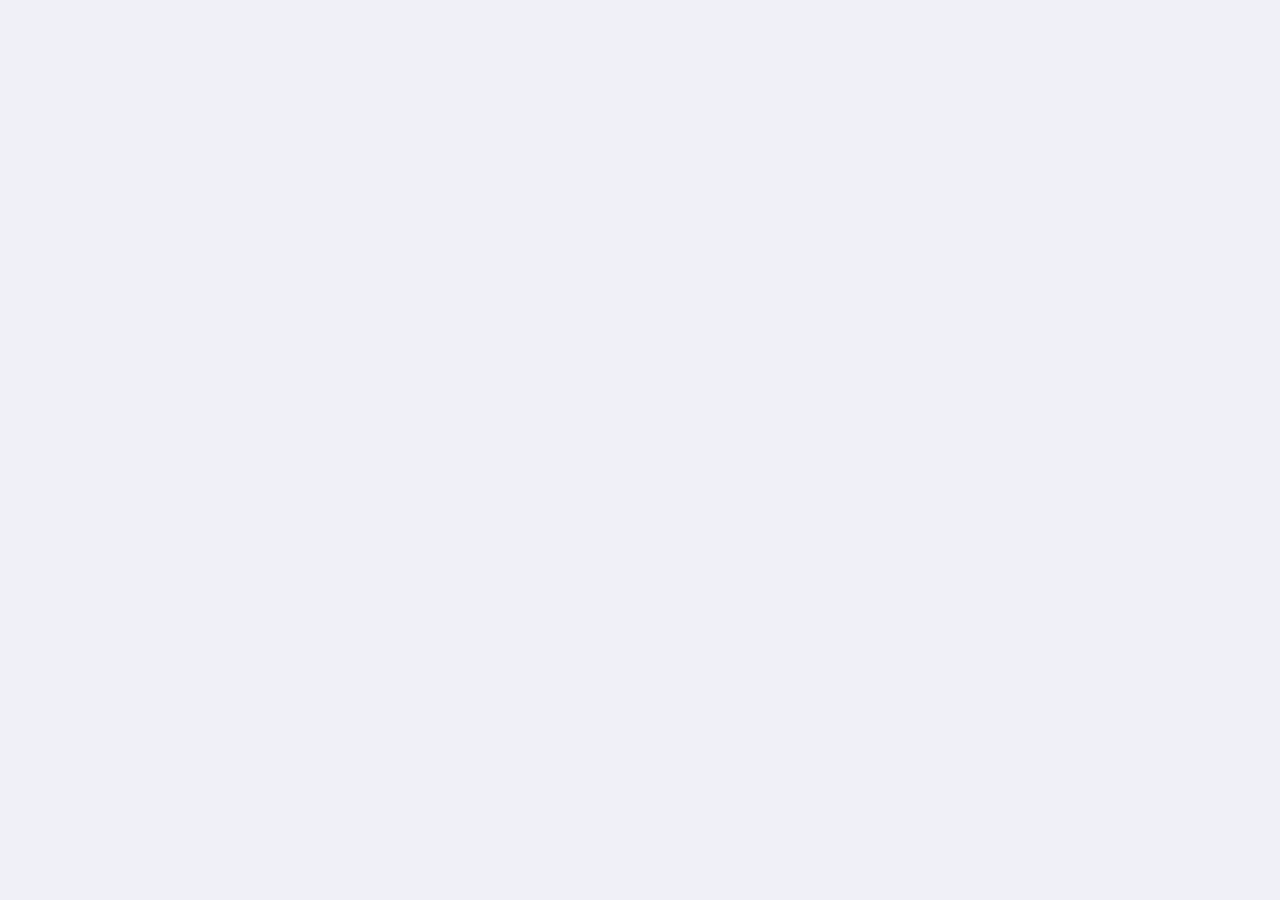
==== study.html @ e79f313b "Primeira pagina pronta" ====
<!-- Isso é uma tag<html>-->
<!-- Na tag <head> irá configurações do meu documento.-->    
<!-- na tag body: Todo conteúdo visível na página-->    
<!-- 
    HTML

    HyperText

    Markup

    Language
-->

<!DOCTYPE html>
<html lang="pt_br"> <!-- lang é um atributo -->
<head>
    <meta charset="UTF-8">
    <meta name="viewport" content="width=device-width, initial-scale=1.0">
    <title>Proffy - Sua plataforma de estudos online</title>
 
    <link rel="stylesheet" href="/styles/main.css">
    <link rel="stylesheet" href="/styles/partials/page-study.css">


    <link href="https://fonts.googleapis.com/css2?family=Archivo:wght@400;700&amp;family=Poppins:wght@400;600&amp;display=swap" rel="stylesheet">

</head>
<body id="page-study">
    <div id="container">
                
    </div>
</body>
</html>
---- styles/main.css ----
/*
    CSS - Cascading StyleSheets
*/

:root {
    --color-background: #F0F0F7;
    --color-primary-lighter: #9871F5;
    --color-primary-light: #916BEA;
    --color-primary: #8257E5;
    --color-primary-dark: #774DD6;
    --color-primary-darker: #6842c2;
    --color-secondary: #04D361;
    --color-secondary-dark: #04BF58;
    --color-title-in-primary: #FFFFFF;
    --color-text-in-primary: #D4C2FF;
    --color-text-title: #32264D;
    --color-text-complement: #9C98A6;
    --color-text-base: #6A6180;
    --color-line-in-white: #E6E6F0;
    --color-input-background: #F8F8FC;
    --color-button-text: #FFFFFF;
    --color-box-base: #FFFFFF;
    --color-box-footer: #FAFAFC;
    --color-small-info: #C1BCCC;
    font-size: 60%; /* controle das medidas rem */
}

* {
    margin: 0;
    padding: 0;
    box-sizing: border-box;
}

html,body {
    height: 100vh;
}

body {
    background: var(--color-background);
    display: flex;
    align-items: center;
    justify-content: center;
}

body, input, button, textarea {
    font-weight: 500;
    font-family: Poppins;
    font-size: 1.6rem;
    color: var(--color-text-base);
}

#container {
    width: 90vw;
    max-width: 700px;
}

@media (min-width: 700){
    :root {
        font-size: 62.5%;
    }
}
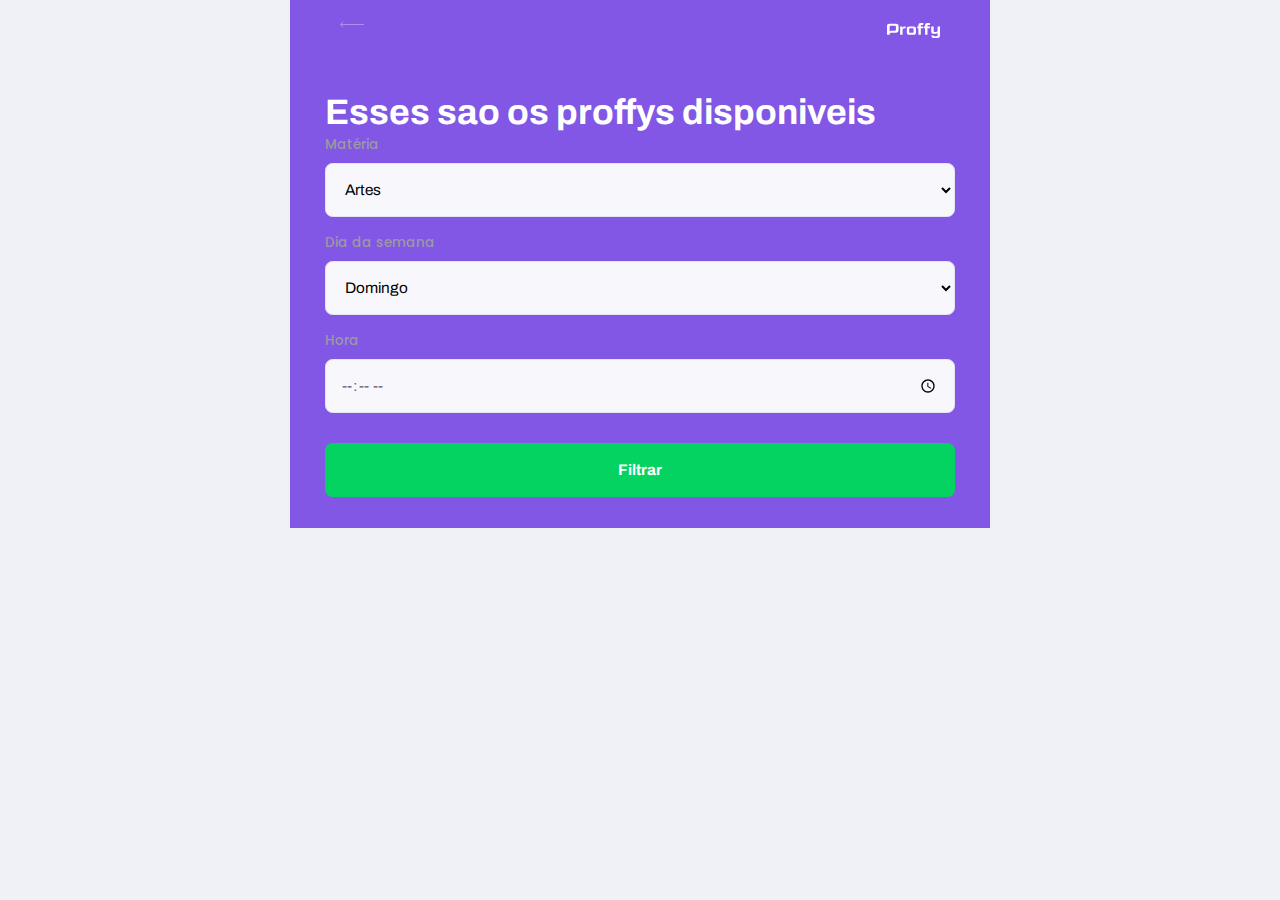
==== commit 97b527d5: "segundo commit" ====
--- a/study.html
+++ b/study.html
@@ -27,7 +27,54 @@
 </head>
 <body id="page-study">
     <div id="container">
-                
+             <header class="page-header">
+                 <div class="top-bar-container">
+                    <a href="/">
+                    <img src="/images/icons/back.svg" alt="Voltar">
+                    </a>
+                    <img src="/images/logo.svg" alt="Proffy">
+                 </div>
+
+                 <div class="header-content">
+                     <strong>Esses sao os proffys disponiveis</strong>
+                     <form id="search-teachers">
+                        <div class="select-block">
+                            <label for="subject">Matéria</label>
+                            <select name="subject" id="subject">
+                                <option value="" disabled="" hidden="">Selecione uma opção</option>
+                                <option value="1">Artes</option>
+                                <option value="2">Biologia</option>
+                                <option value="3">Ciências</option>
+                                <option value="4">Educação física</option>
+                                <option value="5">Física</option>
+                                <option value="6">Geografia</option>
+                                <option value="7">História</option>
+                                <option value="8">Matemática</option>
+                                <option value="9">Português</option>
+                                <option value="10">Química</option>
+                            </select>
+                        </div>
+                        <div class="select-block">
+                            <label for="weekday">Dia da semana</label>
+                            <select name="weekday" id="weekday">
+                                <option value="" disabled="" hidden="">Selecione uma opção</option>
+                                <option value="0">Domingo</option>
+                                <option value="1">Segunda-feira</option>
+                                <option value="2">Terça-feira</option>
+                                <option value="3">Quarta-feira</option>
+                                <option value="4">Quinta-feira</option>
+                                <option value="5">Sexta-feira</option>
+                                <option value="6">Sábado</option>
+                            </select>
+                        </div>
+                        <div class="input-block">
+                            <label for="time">Hora</label>
+                            <input name="time" id="time" type="time" >
+                        </div>
+                        <button type="submit">Filtrar</button>
+                    </form>
+                 </div>
+             </header>   
     </div>
 </body>
 </html>--- a/styles/partials/page-study.css
+++ b/styles/partials/page-study.css
@@ -0,0 +1,114 @@
+#page-study #container{
+    width: 100vw;
+    height: 100vh;
+}
+
+.page-header{
+    background-color: var(--color-primary);
+
+    display: flex;
+    flex-direction: column;
+}
+
+.page-header .top-bar-container{
+    width: 90%;
+
+    margin:0 auto;
+    display: flex;
+
+    align-items: center;
+    justify-content: space-between;
+
+    padding: 1.6rem;
+}
+
+.page-header .top-bar-container a{
+    height: 3.2rem;
+    transition: opacity 0.2s;
+}
+
+
+.page-header .top-bar-container a:hover{
+    opacity: 0.6;
+}
+
+.page-header .top-bar-container img{
+    height: 1.6rem;
+}
+
+.page-header .header-content {
+    width: 90%;
+    margin: 3.2rem auto;
+}
+
+.page-header .header-content strong{
+    font: 700 3.7rem Archivo;
+    line-height: 4.2rem;
+    color: var(--color-title-in-primary);
+}
+
+#search-teacher{
+    margin-top: 3.2rem;
+}
+
+#search-teacher label{
+    color: var(--color-text-in-primary);
+}
+
+#search-teachers .select-block{
+    margin-bottom: 1.4rem;
+}
+
+#search-teachers button{
+    width: 100%;
+    height: 5.6rem;
+    background: var(--color-secondary);
+    color: var(--color-button-text);
+    border: 0;
+    border-radius: .8rem;
+    cursor: pointer;
+    font: 700 1.6rem Archivo;
+    display: flex;
+    align-items: center;
+    justify-content: center;
+    text-decoration: none;
+    transition: background 0.2s;
+    margin-top: 3.2rem;
+}
+
+#search-teachers button:hover{
+    background-color: var(--color-secondary-dark);
+}
+
+.select-block label, .input-block label{
+    font-size: 1.4rem;
+    color: var(--color-text-complement);
+}
+
+.input-block input, .select-block select{
+    width: 100%;
+    height: 5.6rem;
+    margin-top: 0.8rem;
+    border-radius: 0.8rem;
+    background: var(--color-input-background);
+    border: 1px solid var(--color-line-in-white);
+    outline: 0;
+    padding: 0 1.6rem;
+    font: 1.6rem Archivo;
+}
+
+.input-block{
+    position: relative;
+}
+
+.input-block:focus-within::after {
+    content: "";
+
+    width: calc(100% - 3.2rem);
+    height: 2px;
+    background: var(--color-primary-light);
+    position: absolute;
+    left: 1.6rem;
+    right: 1.6rem;
+    bottom: 0;
+}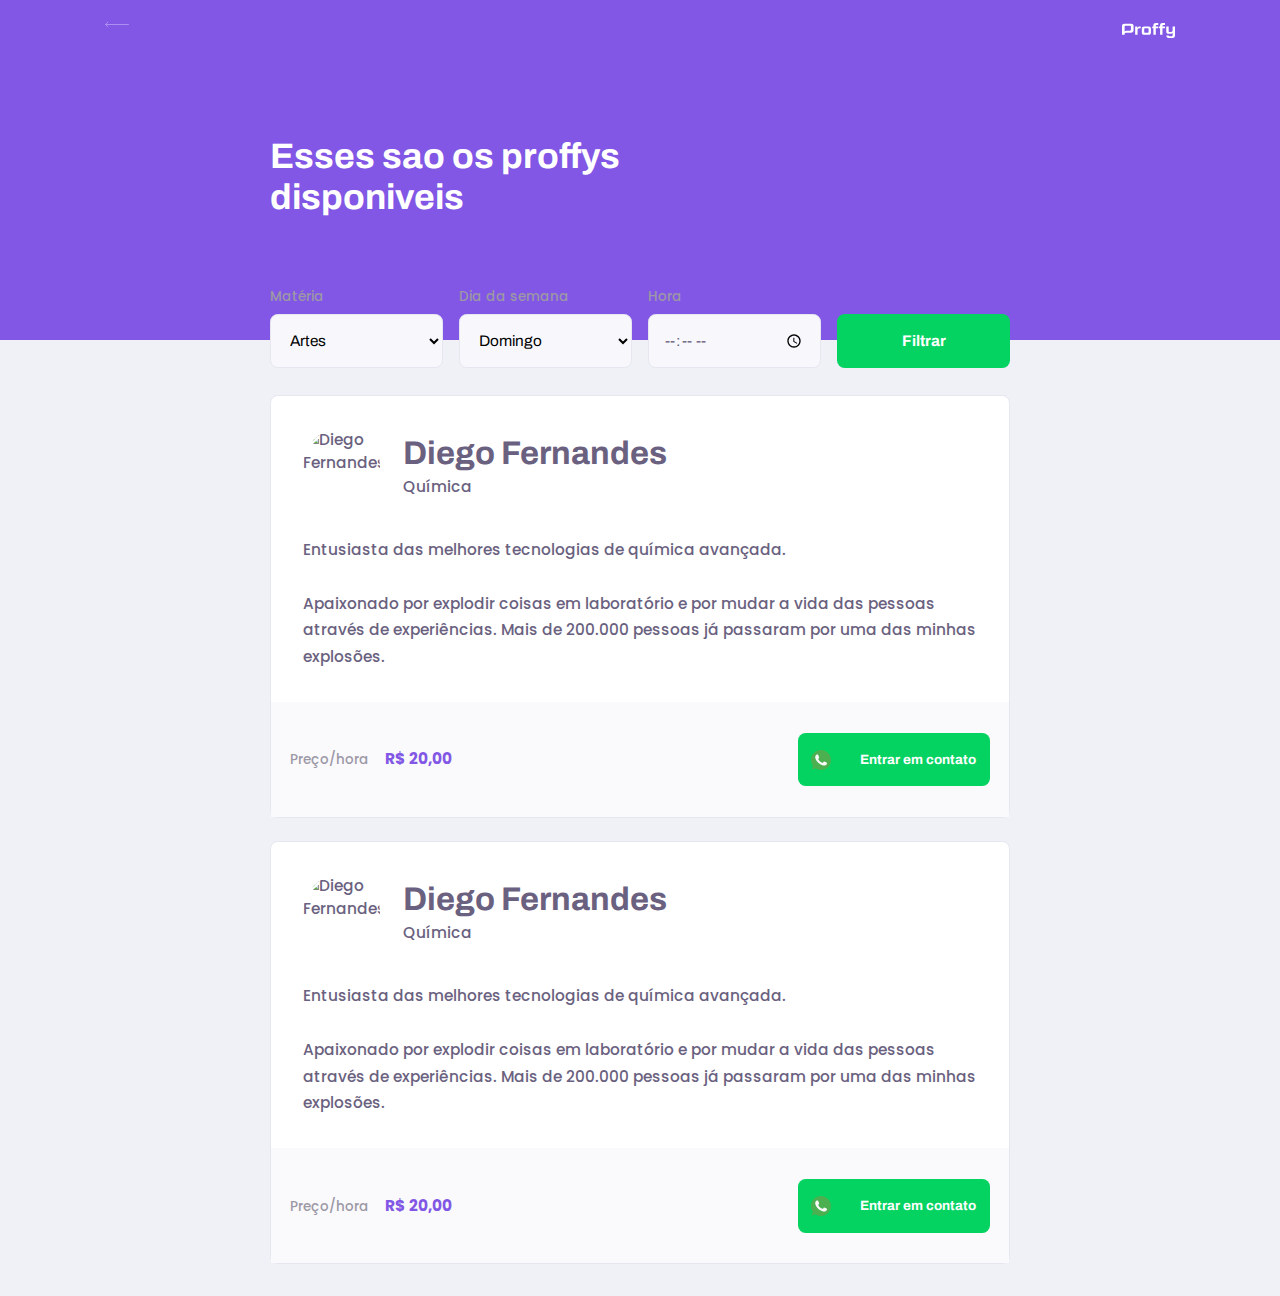
==== commit 741d94e1: "pagina 'dar aulas' pronta" ====
--- a/study.html
+++ b/study.html
@@ -74,7 +74,53 @@
                         <button type="submit">Filtrar</button>
                     </form>
                  </div>
-             </header>   
+             </header>
+             
+             <main>
+                <article class="teacher-item">
+                    <header>
+                        <img 
+                            src="https://avatars2.githubusercontent.com/u/2254731?s=460&amp;u=0ba16a79456c2f250e7579cb388fa18c5c2d7d65&amp;v=4" 
+                            alt="Diego Fernandes">
+                        <div>
+                            <strong>Diego Fernandes</strong>
+                            <span>Química</span>
+                        </div>
+                    </header>
+                
+                    <p>Entusiasta das melhores tecnologias de química avançada.<br><br>Apaixonado por explodir coisas em laboratório e por mudar a vida das pessoas através de experiências. Mais de 200.000 pessoas já passaram por uma das minhas explosões.</p>
+                
+                    <footer>
+                        <p>Preço/hora<strong>R$ 20,00</strong>
+                        </p>
+                        <button type="button">
+                            <img src="/images/icons/whatsapp.svg" alt="Whatsapp">Entrar em contato
+                        </button>
+                    </footer>
+                </article>
+
+                <article class="teacher-item">
+                    <header>
+                        <img 
+                            src="https://avatars2.githubusercontent.com/u/2254731?s=460&amp;u=0ba16a79456c2f250e7579cb388fa18c5c2d7d65&amp;v=4" 
+                            alt="Diego Fernandes">
+                        <div>
+                            <strong>Diego Fernandes</strong>
+                            <span>Química</span>
+                        </div>
+                    </header>
+                
+                    <p>Entusiasta das melhores tecnologias de química avançada.<br><br>Apaixonado por explodir coisas em laboratório e por mudar a vida das pessoas através de experiências. Mais de 200.000 pessoas já passaram por uma das minhas explosões.</p>
+                
+                    <footer>
+                        <p>Preço/hora<strong>R$ 20,00</strong>
+                        </p>
+                        <button type="button">
+                            <img src="/images/icons/whatsapp.svg" alt="Whatsapp">Entrar em contato
+                        </button>
+                    </footer>
+                </article>
+             </main>
     </div>
 </body>
 </html>--- a/styles/partials/page-study.css
+++ b/styles/partials/page-study.css
@@ -39,6 +39,8 @@
 .page-header .header-content {
     width: 90%;
     margin: 3.2rem auto;
+
+    position: relative;
 }
 
 .page-header .header-content strong{
@@ -111,4 +113,176 @@
     left: 1.6rem;
     right: 1.6rem;
     bottom: 0;
-}+}
+
+#page-study main{
+    margin: 3.2rem auto;
+    width: 90%;
+}
+
+.teacher-item{
+    background-color: var(--color-box-base);
+    border: 1px solid var(--color-line-in-white);
+    border-radius: .8rem;
+    margin-top: 2.4rem;
+}
+
+.teacher-item header{
+    padding: 3.2rem 2rem;
+    display: flex;
+    align-items: center;
+}
+
+.teacher-item header img{
+    width: 8rem;
+    height: 8rem;
+    border-radius: 50%;
+}
+
+.teacher-item header div{
+    margin-left: 2.4rem;
+}
+
+.teacher-item header div strong{
+    font: 700 3.4rem Archivo;
+    display: block;
+    color: var(--color-text-tittle);
+}
+
+.teacher-item header div span{
+    font-size: 1.6rem;
+
+    display: block;
+    margin-top: .4rem;
+}
+
+.teacher-item > p{
+    padding: 0.2rem;
+    font-size: 1.6rem;
+    line-height: 2.8rem;
+}
+
+.teacher-item footer{
+    padding: 3.2rem 2rem;
+    background-color: var(--color-box-footer);
+    border-top: 1px solid var(-color-line-in-white);
+    margin-top: 3.2rem;
+
+    display: flex;
+    align-items: center;
+    justify-content: space-between;
+}
+
+.teacher-item footer p{
+    font-size: 1.4rem;
+    line-height: 2.4rem;
+    color: var(--color-text-complement);
+}
+
+.teacher-item footer p strong{
+    font-size: 1.6rem;
+    color: var(--color-primary);
+    display: block;
+
+}
+
+.teacher-item footer button{
+    width: 20rem;
+    height: 5.6rem;
+    background: var(--color-secondary);
+    color: var(--color-button-text);
+    border: 0;
+    border-radius: .8rem;
+    cursor: pointer;
+    font: 700 1.4rem Archivo;
+
+    display: flex;
+    align-items: center;
+    justify-content: space-evenly;
+
+    text-decoration: none;
+
+    transition: background 0.2s;
+    margin-left: 1.6rem;
+}
+
+.teacher-item footer button:hover{
+    background: var(--color-secondary-dark);
+}
+
+@media (min-width:700px) {
+    #page-study #container{
+        max-width: 100vw;
+    }
+
+    .page-header{
+        height: 340px;
+    }
+
+    .page-header .top-bar-container{
+        max-width: 1100px;
+    }
+
+    .page-header .header-content{
+        max-width: 740px;
+
+        margin: 0 auto;
+
+        flex: 1 1;
+
+        padding-bottom: 48px;
+        display: flex;
+        flex-direction: column;
+        justify-content: center;
+
+    }
+
+    .page-header .header-content strong{
+        max-width: 350px;
+    }
+
+    .teacher-item header, .teacher item footer{
+        padding: 32px;
+    }
+
+    #search-teachers{
+        display: grid;
+        grid-template-columns: repeat(4, 1fr);
+        gap: 16px;
+        position: absolute;
+        bottom: -28px;
+    }
+
+    #page-study main{
+        padding: 32px 0;
+        max-width: 740px;
+        margin: 0 auto;
+
+    }
+
+    #search-teachers .select-block{
+        margin-bottom: 0;
+    }
+
+    .teacher-item > p{
+        padding: 0 32px;
+    }
+
+    .teacher-item footer p strong{
+        display: initial;
+        margin-left: 16px;
+    }
+
+    .teacher-item footer .button{
+        width: 245px;
+        font-size: 16px;
+        justify-content: center;
+    }
+
+    .teacher-item footer button img{
+        margin-right: 16px;
+    }
+}
+
+
+
